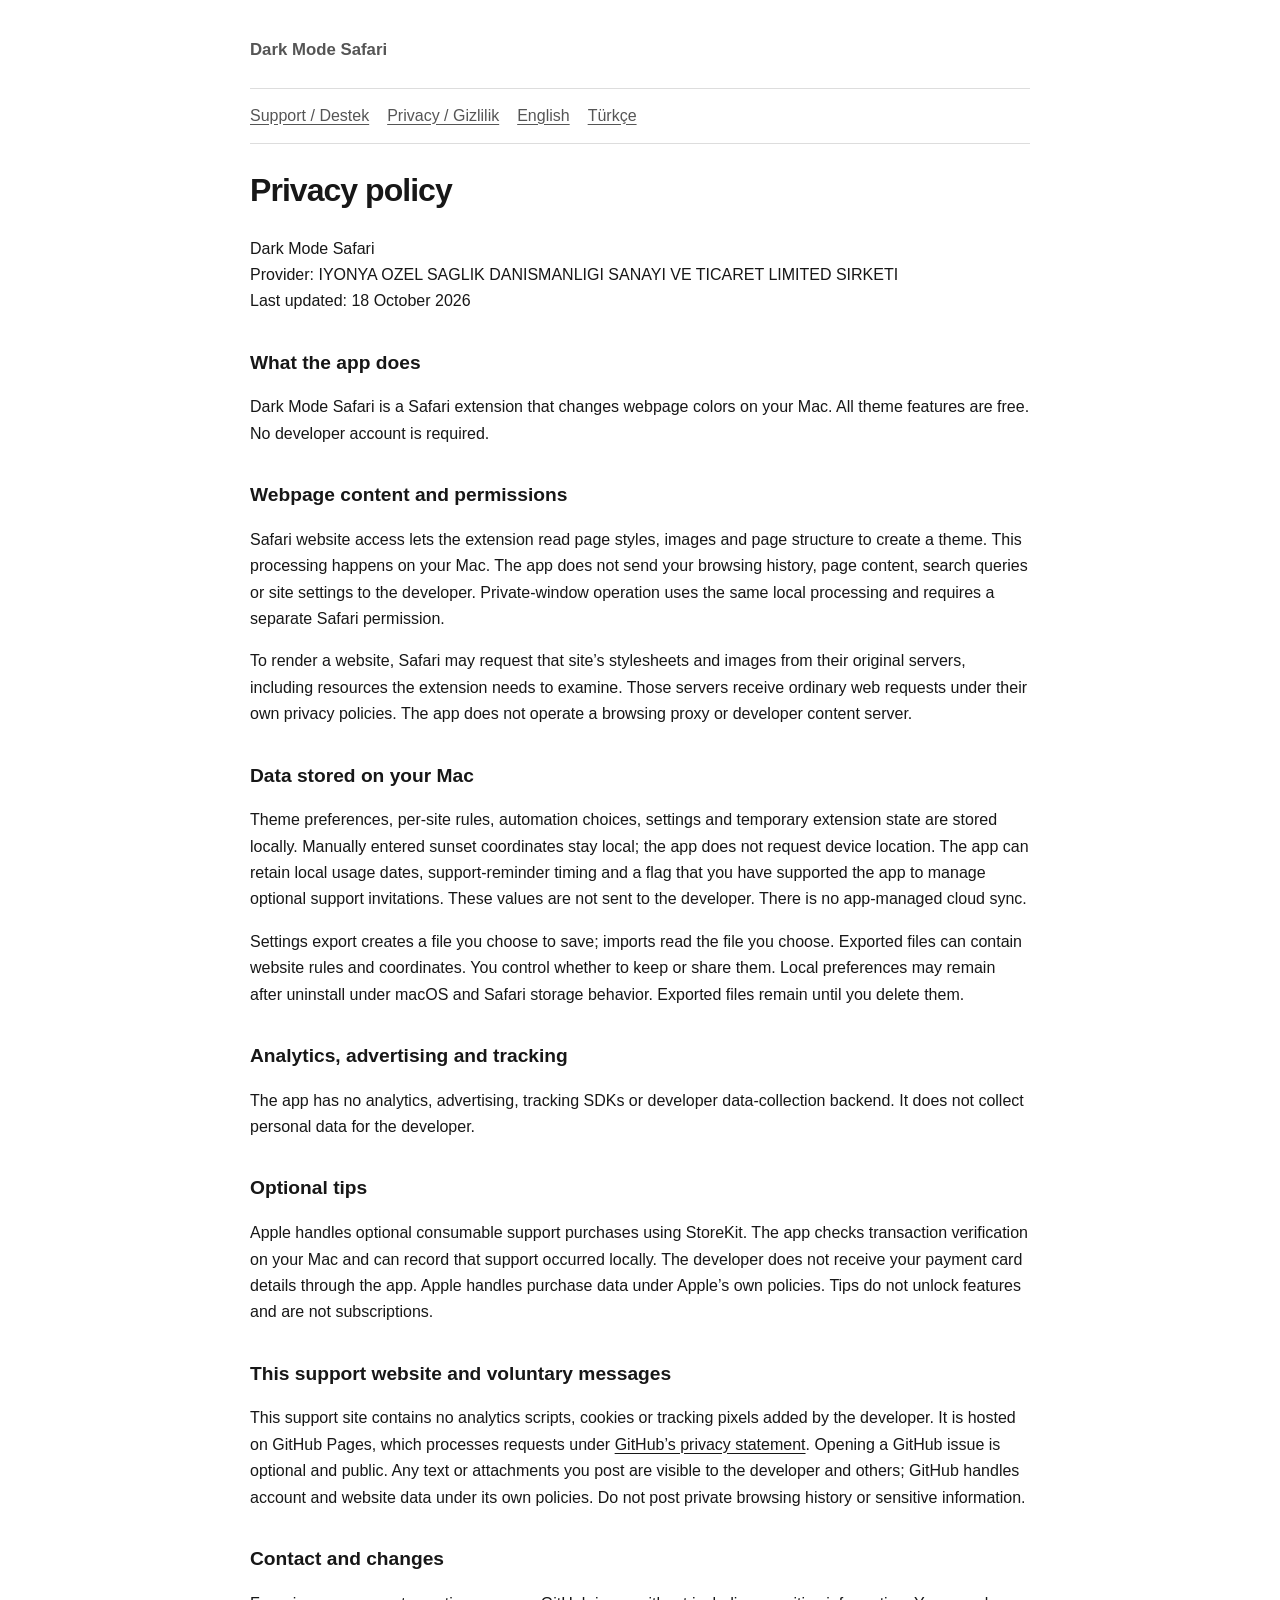
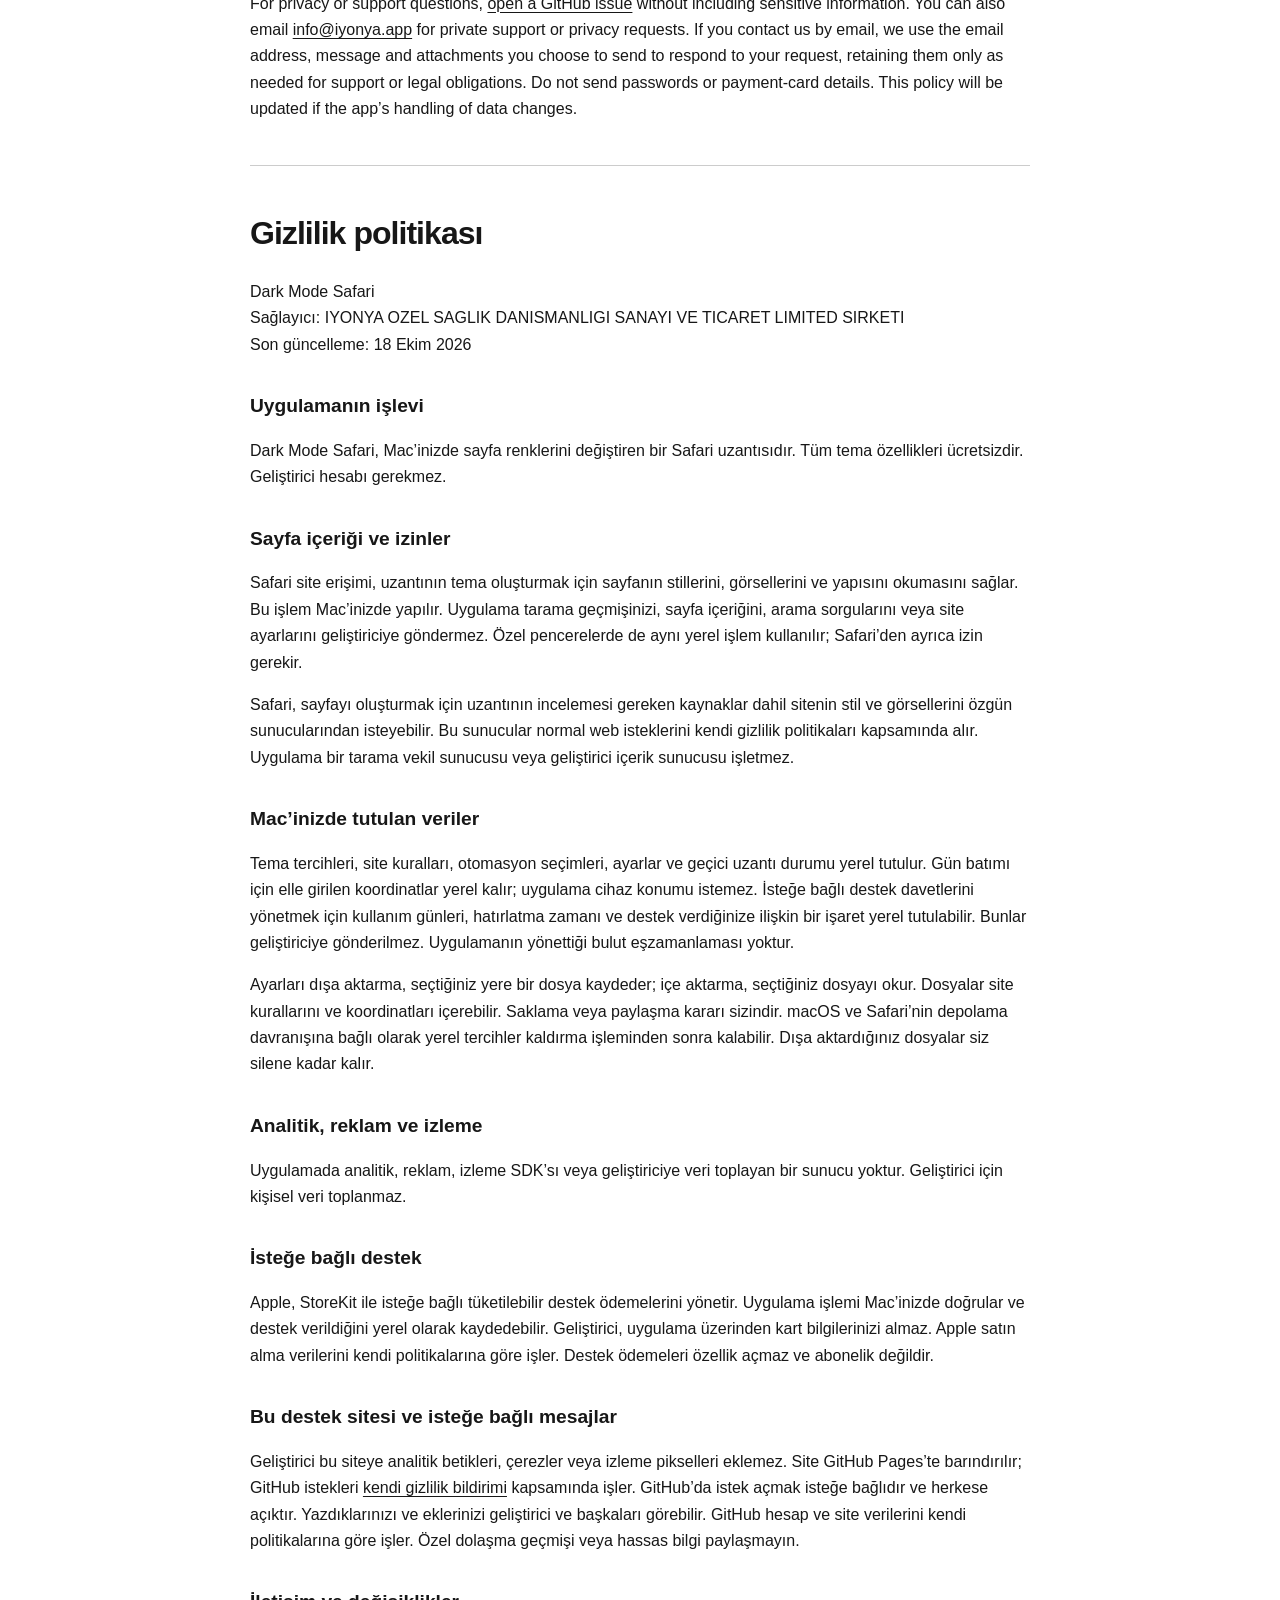
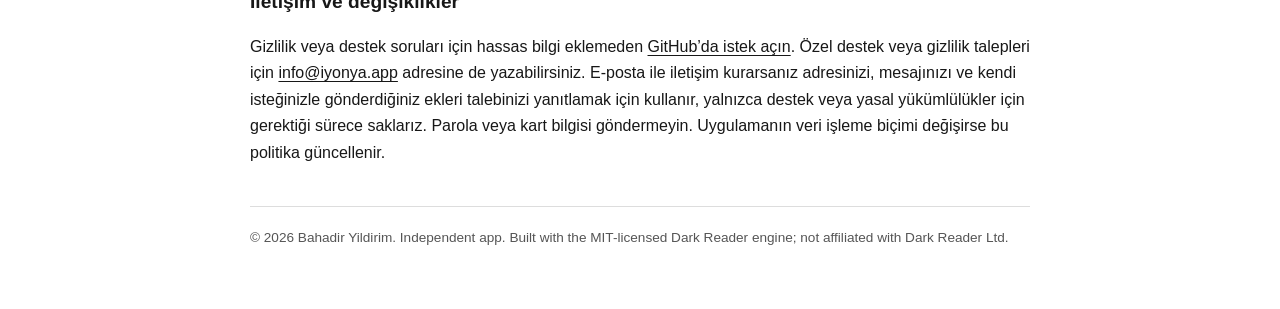
==== privacy.html @ 34f0722d "Add bilingual Dark Mode Safari support and privacy documents" ====
<!doctype html>
<html lang="en"><head><meta charset="utf-8"><meta name="viewport" content="width=device-width, initial-scale=1"><meta name="color-scheme" content="dark light"><meta name="referrer" content="no-referrer"><meta http-equiv="Content-Security-Policy" content="default-src 'none'; style-src 'self'; base-uri 'none'; form-action 'none'"><title>Privacy / Gizlilik · Dark Mode Safari</title><link rel="stylesheet" href="style.css"></head><body>
<header><a href="./">Dark Mode Safari</a></header><nav aria-label="Pages and languages"><a href="./">Support / Destek</a><a href="privacy.html">Privacy / Gizlilik</a><a href="#english" lang="en">English</a><a href="#turkce" lang="tr">Türkçe</a></nav>
<main><article id="english" lang="en"><h1>Privacy policy</h1><p>Dark Mode Safari<br>Provider: IYONYA OZEL SAGLIK DANISMANLIGI SANAYI VE TICARET LIMITED SIRKETI<br>Last updated: 18 October 2026</p><h2>What the app does</h2><p>Dark Mode Safari is a Safari extension that changes webpage colors on your Mac. All theme features are free. No developer account is required.</p><h2>Webpage content and permissions</h2><p>Safari website access lets the extension read page styles, images and page structure to create a theme. This processing happens on your Mac. The app does not send your browsing history, page content, search queries or site settings to the developer. Private-window operation uses the same local processing and requires a separate Safari permission.</p><p>To render a website, Safari may request that site’s stylesheets and images from their original servers, including resources the extension needs to examine. Those servers receive ordinary web requests under their own privacy policies. The app does not operate a browsing proxy or developer content server.</p><h2>Data stored on your Mac</h2><p>Theme preferences, per-site rules, automation choices, settings and temporary extension state are stored locally. Manually entered sunset coordinates stay local; the app does not request device location. The app can retain local usage dates, support-reminder timing and a flag that you have supported the app to manage optional support invitations. These values are not sent to the developer. There is no app-managed cloud sync.</p><p>Settings export creates a file you choose to save; imports read the file you choose. Exported files can contain website rules and coordinates. You control whether to keep or share them. Local preferences may remain after uninstall under macOS and Safari storage behavior. Exported files remain until you delete them.</p><h2>Analytics, advertising and tracking</h2><p>The app has no analytics, advertising, tracking SDKs or developer data-collection backend. It does not collect personal data for the developer.</p><h2>Optional tips</h2><p>Apple handles optional consumable support purchases using StoreKit. The app checks transaction verification on your Mac and can record that support occurred locally. The developer does not receive your payment card details through the app. Apple handles purchase data under Apple’s own policies. Tips do not unlock features and are not subscriptions.</p><h2>This support website and voluntary messages</h2><p>This support site contains no analytics scripts, cookies or tracking pixels added by the developer. It is hosted on GitHub Pages, which processes requests under <a href="https://docs.github.com/en/site-policy/privacy-policies/github-general-privacy-statement">GitHub’s privacy statement</a>. Opening a GitHub issue is optional and public. Any text or attachments you post are visible to the developer and others; GitHub handles account and website data under its own policies. Do not post private browsing history or sensitive information.</p><h2>Contact and changes</h2><p>For privacy or support questions, <a href="https://github.com/bahadiryl/dark-mode-safari-support/issues">open a GitHub issue</a> without including sensitive information. You can also email <a href="mailto:info@iyonya.app">info@iyonya.app</a> for private support or privacy requests. If you contact us by email, we use the email address, message and attachments you choose to send to respond to your request, retaining them only as needed for support or legal obligations. Do not send passwords or payment-card details. This policy will be updated if the app’s handling of data changes.</p></article><article id="turkce" lang="tr"><h1>Gizlilik politikası</h1><p>Dark Mode Safari<br>Sağlayıcı: IYONYA OZEL SAGLIK DANISMANLIGI SANAYI VE TICARET LIMITED SIRKETI<br>Son güncelleme: 18 Ekim 2026</p><h2>Uygulamanın işlevi</h2><p>Dark Mode Safari, Mac’inizde sayfa renklerini değiştiren bir Safari uzantısıdır. Tüm tema özellikleri ücretsizdir. Geliştirici hesabı gerekmez.</p><h2>Sayfa içeriği ve izinler</h2><p>Safari site erişimi, uzantının tema oluşturmak için sayfanın stillerini, görsellerini ve yapısını okumasını sağlar. Bu işlem Mac’inizde yapılır. Uygulama tarama geçmişinizi, sayfa içeriğini, arama sorgularını veya site ayarlarını geliştiriciye göndermez. Özel pencerelerde de aynı yerel işlem kullanılır; Safari’den ayrıca izin gerekir.</p><p>Safari, sayfayı oluşturmak için uzantının incelemesi gereken kaynaklar dahil sitenin stil ve görsellerini özgün sunucularından isteyebilir. Bu sunucular normal web isteklerini kendi gizlilik politikaları kapsamında alır. Uygulama bir tarama vekil sunucusu veya geliştirici içerik sunucusu işletmez.</p><h2>Mac’inizde tutulan veriler</h2><p>Tema tercihleri, site kuralları, otomasyon seçimleri, ayarlar ve geçici uzantı durumu yerel tutulur. Gün batımı için elle girilen koordinatlar yerel kalır; uygulama cihaz konumu istemez. İsteğe bağlı destek davetlerini yönetmek için kullanım günleri, hatırlatma zamanı ve destek verdiğinize ilişkin bir işaret yerel tutulabilir. Bunlar geliştiriciye gönderilmez. Uygulamanın yönettiği bulut eşzamanlaması yoktur.</p><p>Ayarları dışa aktarma, seçtiğiniz yere bir dosya kaydeder; içe aktarma, seçtiğiniz dosyayı okur. Dosyalar site kurallarını ve koordinatları içerebilir. Saklama veya paylaşma kararı sizindir. macOS ve Safari’nin depolama davranışına bağlı olarak yerel tercihler kaldırma işleminden sonra kalabilir. Dışa aktardığınız dosyalar siz silene kadar kalır.</p><h2>Analitik, reklam ve izleme</h2><p>Uygulamada analitik, reklam, izleme SDK’sı veya geliştiriciye veri toplayan bir sunucu yoktur. Geliştirici için kişisel veri toplanmaz.</p><h2>İsteğe bağlı destek</h2><p>Apple, StoreKit ile isteğe bağlı tüketilebilir destek ödemelerini yönetir. Uygulama işlemi Mac’inizde doğrular ve destek verildiğini yerel olarak kaydedebilir. Geliştirici, uygulama üzerinden kart bilgilerinizi almaz. Apple satın alma verilerini kendi politikalarına göre işler. Destek ödemeleri özellik açmaz ve abonelik değildir.</p><h2>Bu destek sitesi ve isteğe bağlı mesajlar</h2><p>Geliştirici bu siteye analitik betikleri, çerezler veya izleme pikselleri eklemez. Site GitHub Pages’te barındırılır; GitHub istekleri <a href="https://docs.github.com/en/site-policy/privacy-policies/github-general-privacy-statement">kendi gizlilik bildirimi</a> kapsamında işler. GitHub’da istek açmak isteğe bağlıdır ve herkese açıktır. Yazdıklarınızı ve eklerinizi geliştirici ve başkaları görebilir. GitHub hesap ve site verilerini kendi politikalarına göre işler. Özel dolaşma geçmişi veya hassas bilgi paylaşmayın.</p><h2>İletişim ve değişiklikler</h2><p>Gizlilik veya destek soruları için hassas bilgi eklemeden <a href="https://github.com/bahadiryl/dark-mode-safari-support/issues">GitHub’da istek açın</a>. Özel destek veya gizlilik talepleri için <a href="mailto:info@iyonya.app">info@iyonya.app</a> adresine de yazabilirsiniz. E-posta ile iletişim kurarsanız adresinizi, mesajınızı ve kendi isteğinizle gönderdiğiniz ekleri talebinizi yanıtlamak için kullanır, yalnızca destek veya yasal yükümlülükler için gerektiği sürece saklarız. Parola veya kart bilgisi göndermeyin. Uygulamanın veri işleme biçimi değişirse bu politika güncellenir.</p></article></main>
<footer>© 2026 Bahadir Yildirim. Independent app. Built with the MIT-licensed Dark Reader engine; not affiliated with Dark Reader Ltd.</footer></body></html>
---- style.css ----
html{color-scheme:dark light;font-family:-apple-system,BlinkMacSystemFont,"Segoe UI",sans-serif;line-height:1.65;background:#101010;color:#eee}body{max-width:780px;margin:0 auto;padding:36px 24px 60px}header,nav,footer{color:#b9b9b9}header a{font-size:1.05rem;font-weight:650;color:inherit;text-decoration:none}nav{display:flex;flex-wrap:wrap;gap:18px;border-block:1px solid #363636;padding:14px 0;margin:24px 0}a{color:inherit;text-underline-offset:3px}h1{font-size:2rem;line-height:1.2;letter-spacing:-.03em}h2{font-size:1.2rem;margin-top:2rem}article+article{border-top:1px solid #444;margin-top:42px;padding-top:22px}li+li{margin-top:10px}.intro{font-size:1.1rem;color:#c9c9c9}.note{padding:16px 20px;background:#1b1b1b;border:1px solid #363636;border-radius:12px}footer{font-size:.85rem;border-top:1px solid #363636;padding-top:20px;margin-top:40px}@media(prefers-color-scheme:light){html{background:#fff;color:#171717}header,nav,footer,.intro{color:#555}.note{background:#f5f5f5;border-color:#ddd}nav,footer{border-color:#ddd}article+article{border-color:#ccc}}
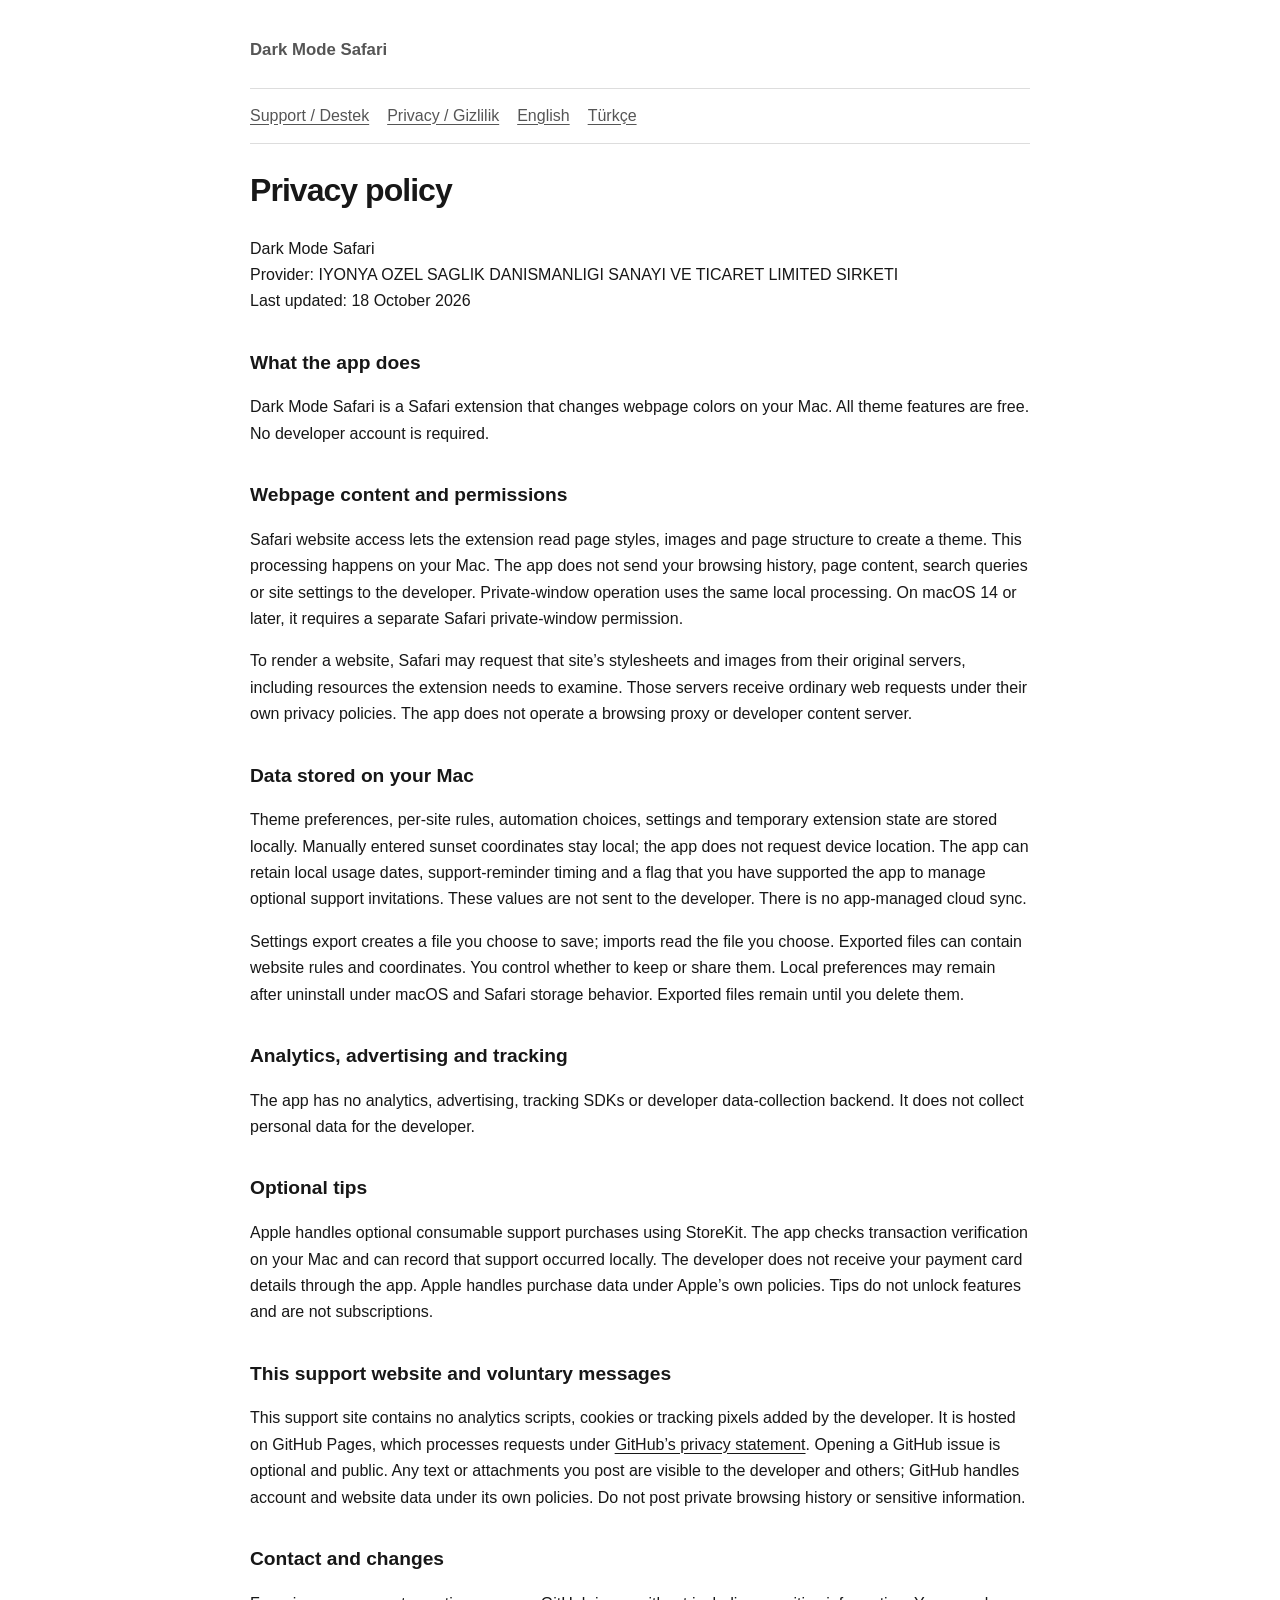
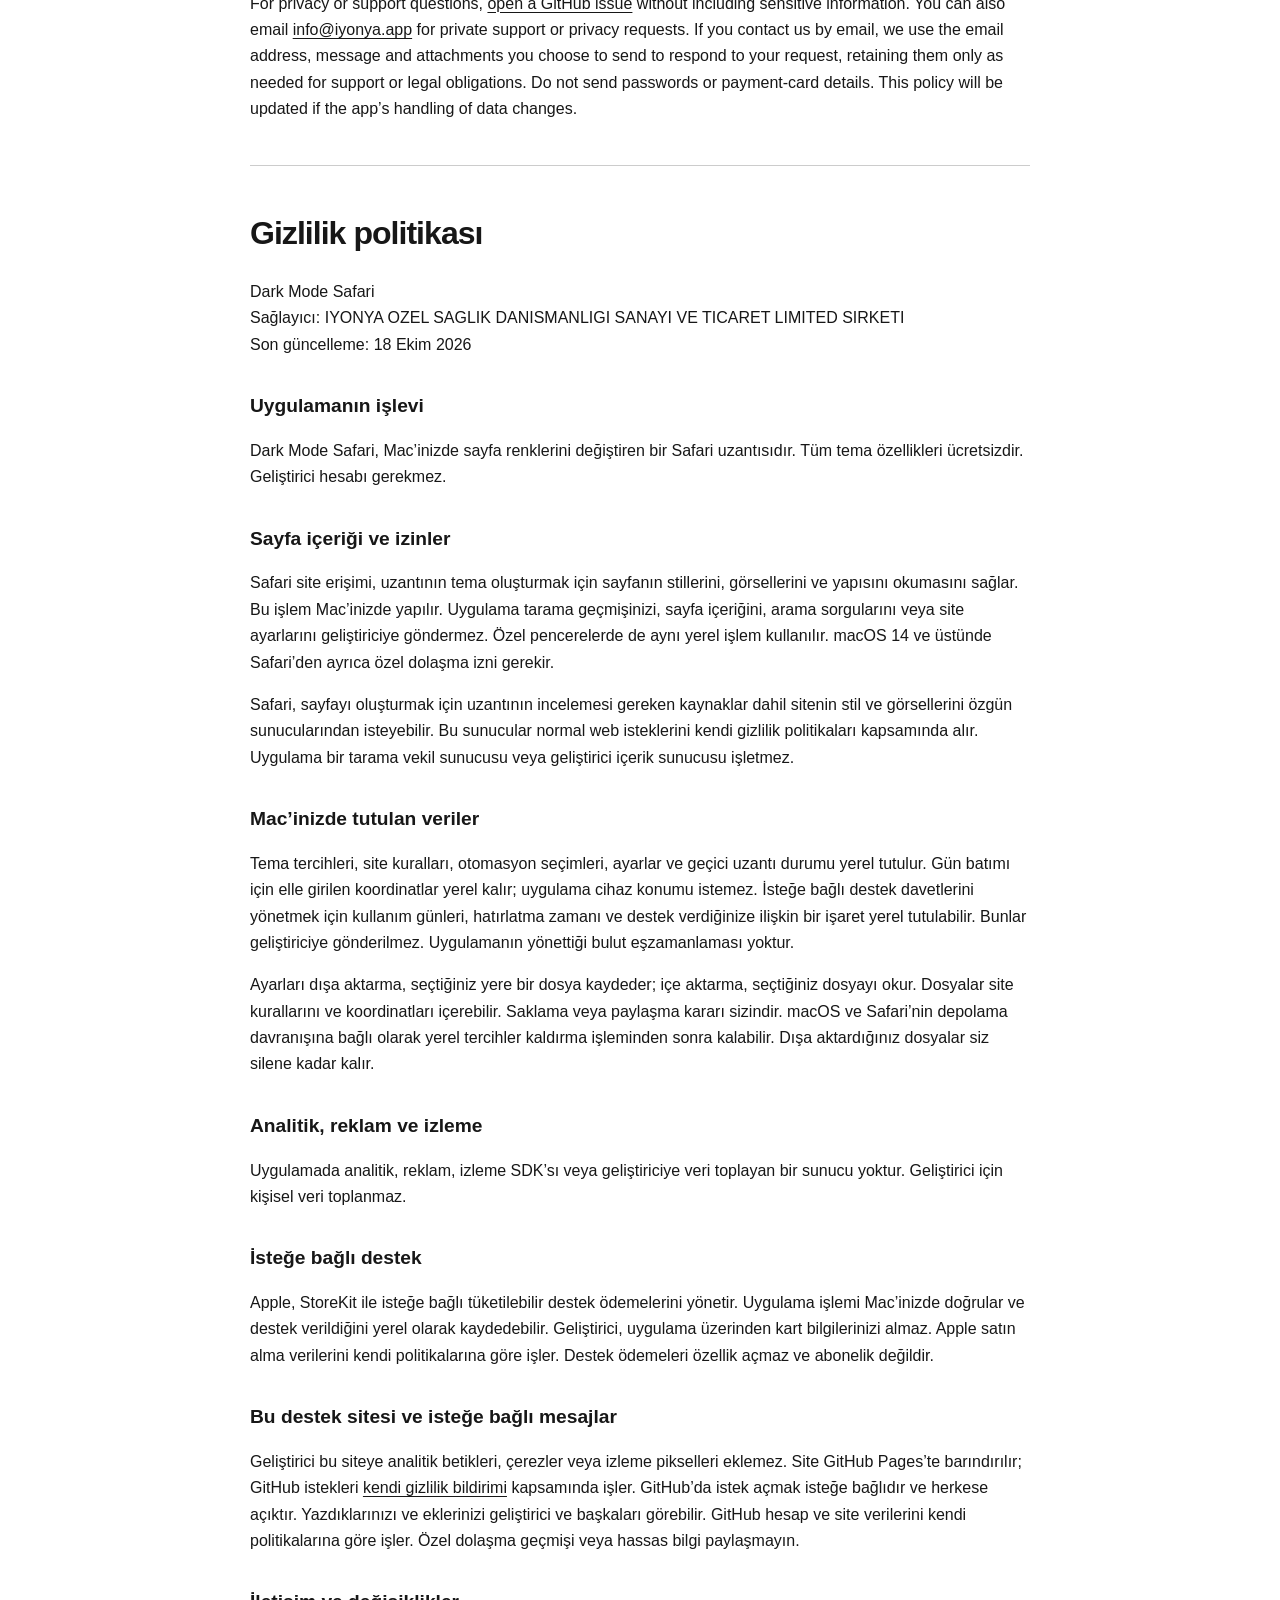
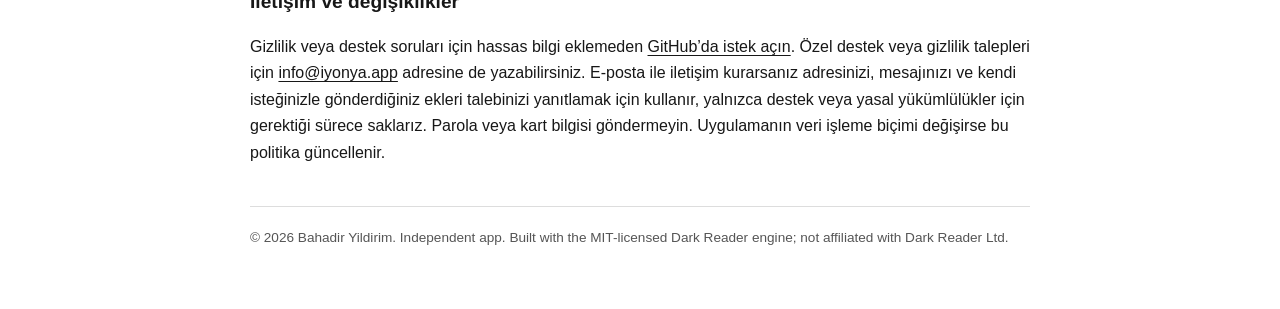
==== commit 65d37134: "Clarify private browsing setup on supported macOS versions" ====
--- a/privacy.html
+++ b/privacy.html
@@ -1,5 +1,5 @@
 <!doctype html>
 <html lang="en"><head><meta charset="utf-8"><meta name="viewport" content="width=device-width, initial-scale=1"><meta name="color-scheme" content="dark light"><meta name="referrer" content="no-referrer"><meta http-equiv="Content-Security-Policy" content="default-src 'none'; style-src 'self'; base-uri 'none'; form-action 'none'"><title>Privacy / Gizlilik · Dark Mode Safari</title><link rel="stylesheet" href="style.css"></head><body>
 <header><a href="./">Dark Mode Safari</a></header><nav aria-label="Pages and languages"><a href="./">Support / Destek</a><a href="privacy.html">Privacy / Gizlilik</a><a href="#english" lang="en">English</a><a href="#turkce" lang="tr">Türkçe</a></nav>
-<main><article id="english" lang="en"><h1>Privacy policy</h1><p>Dark Mode Safari<br>Provider: IYONYA OZEL SAGLIK DANISMANLIGI SANAYI VE TICARET LIMITED SIRKETI<br>Last updated: 18 October 2026</p><h2>What the app does</h2><p>Dark Mode Safari is a Safari extension that changes webpage colors on your Mac. All theme features are free. No developer account is required.</p><h2>Webpage content and permissions</h2><p>Safari website access lets the extension read page styles, images and page structure to create a theme. This processing happens on your Mac. The app does not send your browsing history, page content, search queries or site settings to the developer. Private-window operation uses the same local processing and requires a separate Safari permission.</p><p>To render a website, Safari may request that site’s stylesheets and images from their original servers, including resources the extension needs to examine. Those servers receive ordinary web requests under their own privacy policies. The app does not operate a browsing proxy or developer content server.</p><h2>Data stored on your Mac</h2><p>Theme preferences, per-site rules, automation choices, settings and temporary extension state are stored locally. Manually entered sunset coordinates stay local; the app does not request device location. The app can retain local usage dates, support-reminder timing and a flag that you have supported the app to manage optional support invitations. These values are not sent to the developer. There is no app-managed cloud sync.</p><p>Settings export creates a file you choose to save; imports read the file you choose. Exported files can contain website rules and coordinates. You control whether to keep or share them. Local preferences may remain after uninstall under macOS and Safari storage behavior. Exported files remain until you delete them.</p><h2>Analytics, advertising and tracking</h2><p>The app has no analytics, advertising, tracking SDKs or developer data-collection backend. It does not collect personal data for the developer.</p><h2>Optional tips</h2><p>Apple handles optional consumable support purchases using StoreKit. The app checks transaction verification on your Mac and can record that support occurred locally. The developer does not receive your payment card details through the app. Apple handles purchase data under Apple’s own policies. Tips do not unlock features and are not subscriptions.</p><h2>This support website and voluntary messages</h2><p>This support site contains no analytics scripts, cookies or tracking pixels added by the developer. It is hosted on GitHub Pages, which processes requests under <a href="https://docs.github.com/en/site-policy/privacy-policies/github-general-privacy-statement">GitHub’s privacy statement</a>. Opening a GitHub issue is optional and public. Any text or attachments you post are visible to the developer and others; GitHub handles account and website data under its own policies. Do not post private browsing history or sensitive information.</p><h2>Contact and changes</h2><p>For privacy or support questions, <a href="https://github.com/bahadiryl/dark-mode-safari-support/issues">open a GitHub issue</a> without including sensitive information. You can also email <a href="mailto:info@iyonya.app">info@iyonya.app</a> for private support or privacy requests. If you contact us by email, we use the email address, message and attachments you choose to send to respond to your request, retaining them only as needed for support or legal obligations. Do not send passwords or payment-card details. This policy will be updated if the app’s handling of data changes.</p></article><article id="turkce" lang="tr"><h1>Gizlilik politikası</h1><p>Dark Mode Safari<br>Sağlayıcı: IYONYA OZEL SAGLIK DANISMANLIGI SANAYI VE TICARET LIMITED SIRKETI<br>Son güncelleme: 18 Ekim 2026</p><h2>Uygulamanın işlevi</h2><p>Dark Mode Safari, Mac’inizde sayfa renklerini değiştiren bir Safari uzantısıdır. Tüm tema özellikleri ücretsizdir. Geliştirici hesabı gerekmez.</p><h2>Sayfa içeriği ve izinler</h2><p>Safari site erişimi, uzantının tema oluşturmak için sayfanın stillerini, görsellerini ve yapısını okumasını sağlar. Bu işlem Mac’inizde yapılır. Uygulama tarama geçmişinizi, sayfa içeriğini, arama sorgularını veya site ayarlarını geliştiriciye göndermez. Özel pencerelerde de aynı yerel işlem kullanılır; Safari’den ayrıca izin gerekir.</p><p>Safari, sayfayı oluşturmak için uzantının incelemesi gereken kaynaklar dahil sitenin stil ve görsellerini özgün sunucularından isteyebilir. Bu sunucular normal web isteklerini kendi gizlilik politikaları kapsamında alır. Uygulama bir tarama vekil sunucusu veya geliştirici içerik sunucusu işletmez.</p><h2>Mac’inizde tutulan veriler</h2><p>Tema tercihleri, site kuralları, otomasyon seçimleri, ayarlar ve geçici uzantı durumu yerel tutulur. Gün batımı için elle girilen koordinatlar yerel kalır; uygulama cihaz konumu istemez. İsteğe bağlı destek davetlerini yönetmek için kullanım günleri, hatırlatma zamanı ve destek verdiğinize ilişkin bir işaret yerel tutulabilir. Bunlar geliştiriciye gönderilmez. Uygulamanın yönettiği bulut eşzamanlaması yoktur.</p><p>Ayarları dışa aktarma, seçtiğiniz yere bir dosya kaydeder; içe aktarma, seçtiğiniz dosyayı okur. Dosyalar site kurallarını ve koordinatları içerebilir. Saklama veya paylaşma kararı sizindir. macOS ve Safari’nin depolama davranışına bağlı olarak yerel tercihler kaldırma işleminden sonra kalabilir. Dışa aktardığınız dosyalar siz silene kadar kalır.</p><h2>Analitik, reklam ve izleme</h2><p>Uygulamada analitik, reklam, izleme SDK’sı veya geliştiriciye veri toplayan bir sunucu yoktur. Geliştirici için kişisel veri toplanmaz.</p><h2>İsteğe bağlı destek</h2><p>Apple, StoreKit ile isteğe bağlı tüketilebilir destek ödemelerini yönetir. Uygulama işlemi Mac’inizde doğrular ve destek verildiğini yerel olarak kaydedebilir. Geliştirici, uygulama üzerinden kart bilgilerinizi almaz. Apple satın alma verilerini kendi politikalarına göre işler. Destek ödemeleri özellik açmaz ve abonelik değildir.</p><h2>Bu destek sitesi ve isteğe bağlı mesajlar</h2><p>Geliştirici bu siteye analitik betikleri, çerezler veya izleme pikselleri eklemez. Site GitHub Pages’te barındırılır; GitHub istekleri <a href="https://docs.github.com/en/site-policy/privacy-policies/github-general-privacy-statement">kendi gizlilik bildirimi</a> kapsamında işler. GitHub’da istek açmak isteğe bağlıdır ve herkese açıktır. Yazdıklarınızı ve eklerinizi geliştirici ve başkaları görebilir. GitHub hesap ve site verilerini kendi politikalarına göre işler. Özel dolaşma geçmişi veya hassas bilgi paylaşmayın.</p><h2>İletişim ve değişiklikler</h2><p>Gizlilik veya destek soruları için hassas bilgi eklemeden <a href="https://github.com/bahadiryl/dark-mode-safari-support/issues">GitHub’da istek açın</a>. Özel destek veya gizlilik talepleri için <a href="mailto:info@iyonya.app">info@iyonya.app</a> adresine de yazabilirsiniz. E-posta ile iletişim kurarsanız adresinizi, mesajınızı ve kendi isteğinizle gönderdiğiniz ekleri talebinizi yanıtlamak için kullanır, yalnızca destek veya yasal yükümlülükler için gerektiği sürece saklarız. Parola veya kart bilgisi göndermeyin. Uygulamanın veri işleme biçimi değişirse bu politika güncellenir.</p></article></main>
+<main><article id="english" lang="en"><h1>Privacy policy</h1><p>Dark Mode Safari<br>Provider: IYONYA OZEL SAGLIK DANISMANLIGI SANAYI VE TICARET LIMITED SIRKETI<br>Last updated: 18 October 2026</p><h2>What the app does</h2><p>Dark Mode Safari is a Safari extension that changes webpage colors on your Mac. All theme features are free. No developer account is required.</p><h2>Webpage content and permissions</h2><p>Safari website access lets the extension read page styles, images and page structure to create a theme. This processing happens on your Mac. The app does not send your browsing history, page content, search queries or site settings to the developer. Private-window operation uses the same local processing. On macOS 14 or later, it requires a separate Safari private-window permission.</p><p>To render a website, Safari may request that site’s stylesheets and images from their original servers, including resources the extension needs to examine. Those servers receive ordinary web requests under their own privacy policies. The app does not operate a browsing proxy or developer content server.</p><h2>Data stored on your Mac</h2><p>Theme preferences, per-site rules, automation choices, settings and temporary extension state are stored locally. Manually entered sunset coordinates stay local; the app does not request device location. The app can retain local usage dates, support-reminder timing and a flag that you have supported the app to manage optional support invitations. These values are not sent to the developer. There is no app-managed cloud sync.</p><p>Settings export creates a file you choose to save; imports read the file you choose. Exported files can contain website rules and coordinates. You control whether to keep or share them. Local preferences may remain after uninstall under macOS and Safari storage behavior. Exported files remain until you delete them.</p><h2>Analytics, advertising and tracking</h2><p>The app has no analytics, advertising, tracking SDKs or developer data-collection backend. It does not collect personal data for the developer.</p><h2>Optional tips</h2><p>Apple handles optional consumable support purchases using StoreKit. The app checks transaction verification on your Mac and can record that support occurred locally. The developer does not receive your payment card details through the app. Apple handles purchase data under Apple’s own policies. Tips do not unlock features and are not subscriptions.</p><h2>This support website and voluntary messages</h2><p>This support site contains no analytics scripts, cookies or tracking pixels added by the developer. It is hosted on GitHub Pages, which processes requests under <a href="https://docs.github.com/en/site-policy/privacy-policies/github-general-privacy-statement">GitHub’s privacy statement</a>. Opening a GitHub issue is optional and public. Any text or attachments you post are visible to the developer and others; GitHub handles account and website data under its own policies. Do not post private browsing history or sensitive information.</p><h2>Contact and changes</h2><p>For privacy or support questions, <a href="https://github.com/bahadiryl/dark-mode-safari-support/issues">open a GitHub issue</a> without including sensitive information. You can also email <a href="mailto:info@iyonya.app">info@iyonya.app</a> for private support or privacy requests. If you contact us by email, we use the email address, message and attachments you choose to send to respond to your request, retaining them only as needed for support or legal obligations. Do not send passwords or payment-card details. This policy will be updated if the app’s handling of data changes.</p></article><article id="turkce" lang="tr"><h1>Gizlilik politikası</h1><p>Dark Mode Safari<br>Sağlayıcı: IYONYA OZEL SAGLIK DANISMANLIGI SANAYI VE TICARET LIMITED SIRKETI<br>Son güncelleme: 18 Ekim 2026</p><h2>Uygulamanın işlevi</h2><p>Dark Mode Safari, Mac’inizde sayfa renklerini değiştiren bir Safari uzantısıdır. Tüm tema özellikleri ücretsizdir. Geliştirici hesabı gerekmez.</p><h2>Sayfa içeriği ve izinler</h2><p>Safari site erişimi, uzantının tema oluşturmak için sayfanın stillerini, görsellerini ve yapısını okumasını sağlar. Bu işlem Mac’inizde yapılır. Uygulama tarama geçmişinizi, sayfa içeriğini, arama sorgularını veya site ayarlarını geliştiriciye göndermez. Özel pencerelerde de aynı yerel işlem kullanılır. macOS 14 ve üstünde Safari’den ayrıca özel dolaşma izni gerekir.</p><p>Safari, sayfayı oluşturmak için uzantının incelemesi gereken kaynaklar dahil sitenin stil ve görsellerini özgün sunucularından isteyebilir. Bu sunucular normal web isteklerini kendi gizlilik politikaları kapsamında alır. Uygulama bir tarama vekil sunucusu veya geliştirici içerik sunucusu işletmez.</p><h2>Mac’inizde tutulan veriler</h2><p>Tema tercihleri, site kuralları, otomasyon seçimleri, ayarlar ve geçici uzantı durumu yerel tutulur. Gün batımı için elle girilen koordinatlar yerel kalır; uygulama cihaz konumu istemez. İsteğe bağlı destek davetlerini yönetmek için kullanım günleri, hatırlatma zamanı ve destek verdiğinize ilişkin bir işaret yerel tutulabilir. Bunlar geliştiriciye gönderilmez. Uygulamanın yönettiği bulut eşzamanlaması yoktur.</p><p>Ayarları dışa aktarma, seçtiğiniz yere bir dosya kaydeder; içe aktarma, seçtiğiniz dosyayı okur. Dosyalar site kurallarını ve koordinatları içerebilir. Saklama veya paylaşma kararı sizindir. macOS ve Safari’nin depolama davranışına bağlı olarak yerel tercihler kaldırma işleminden sonra kalabilir. Dışa aktardığınız dosyalar siz silene kadar kalır.</p><h2>Analitik, reklam ve izleme</h2><p>Uygulamada analitik, reklam, izleme SDK’sı veya geliştiriciye veri toplayan bir sunucu yoktur. Geliştirici için kişisel veri toplanmaz.</p><h2>İsteğe bağlı destek</h2><p>Apple, StoreKit ile isteğe bağlı tüketilebilir destek ödemelerini yönetir. Uygulama işlemi Mac’inizde doğrular ve destek verildiğini yerel olarak kaydedebilir. Geliştirici, uygulama üzerinden kart bilgilerinizi almaz. Apple satın alma verilerini kendi politikalarına göre işler. Destek ödemeleri özellik açmaz ve abonelik değildir.</p><h2>Bu destek sitesi ve isteğe bağlı mesajlar</h2><p>Geliştirici bu siteye analitik betikleri, çerezler veya izleme pikselleri eklemez. Site GitHub Pages’te barındırılır; GitHub istekleri <a href="https://docs.github.com/en/site-policy/privacy-policies/github-general-privacy-statement">kendi gizlilik bildirimi</a> kapsamında işler. GitHub’da istek açmak isteğe bağlıdır ve herkese açıktır. Yazdıklarınızı ve eklerinizi geliştirici ve başkaları görebilir. GitHub hesap ve site verilerini kendi politikalarına göre işler. Özel dolaşma geçmişi veya hassas bilgi paylaşmayın.</p><h2>İletişim ve değişiklikler</h2><p>Gizlilik veya destek soruları için hassas bilgi eklemeden <a href="https://github.com/bahadiryl/dark-mode-safari-support/issues">GitHub’da istek açın</a>. Özel destek veya gizlilik talepleri için <a href="mailto:info@iyonya.app">info@iyonya.app</a> adresine de yazabilirsiniz. E-posta ile iletişim kurarsanız adresinizi, mesajınızı ve kendi isteğinizle gönderdiğiniz ekleri talebinizi yanıtlamak için kullanır, yalnızca destek veya yasal yükümlülükler için gerektiği sürece saklarız. Parola veya kart bilgisi göndermeyin. Uygulamanın veri işleme biçimi değişirse bu politika güncellenir.</p></article></main>
 <footer>© 2026 Bahadir Yildirim. Independent app. Built with the MIT-licensed Dark Reader engine; not affiliated with Dark Reader Ltd.</footer></body></html>
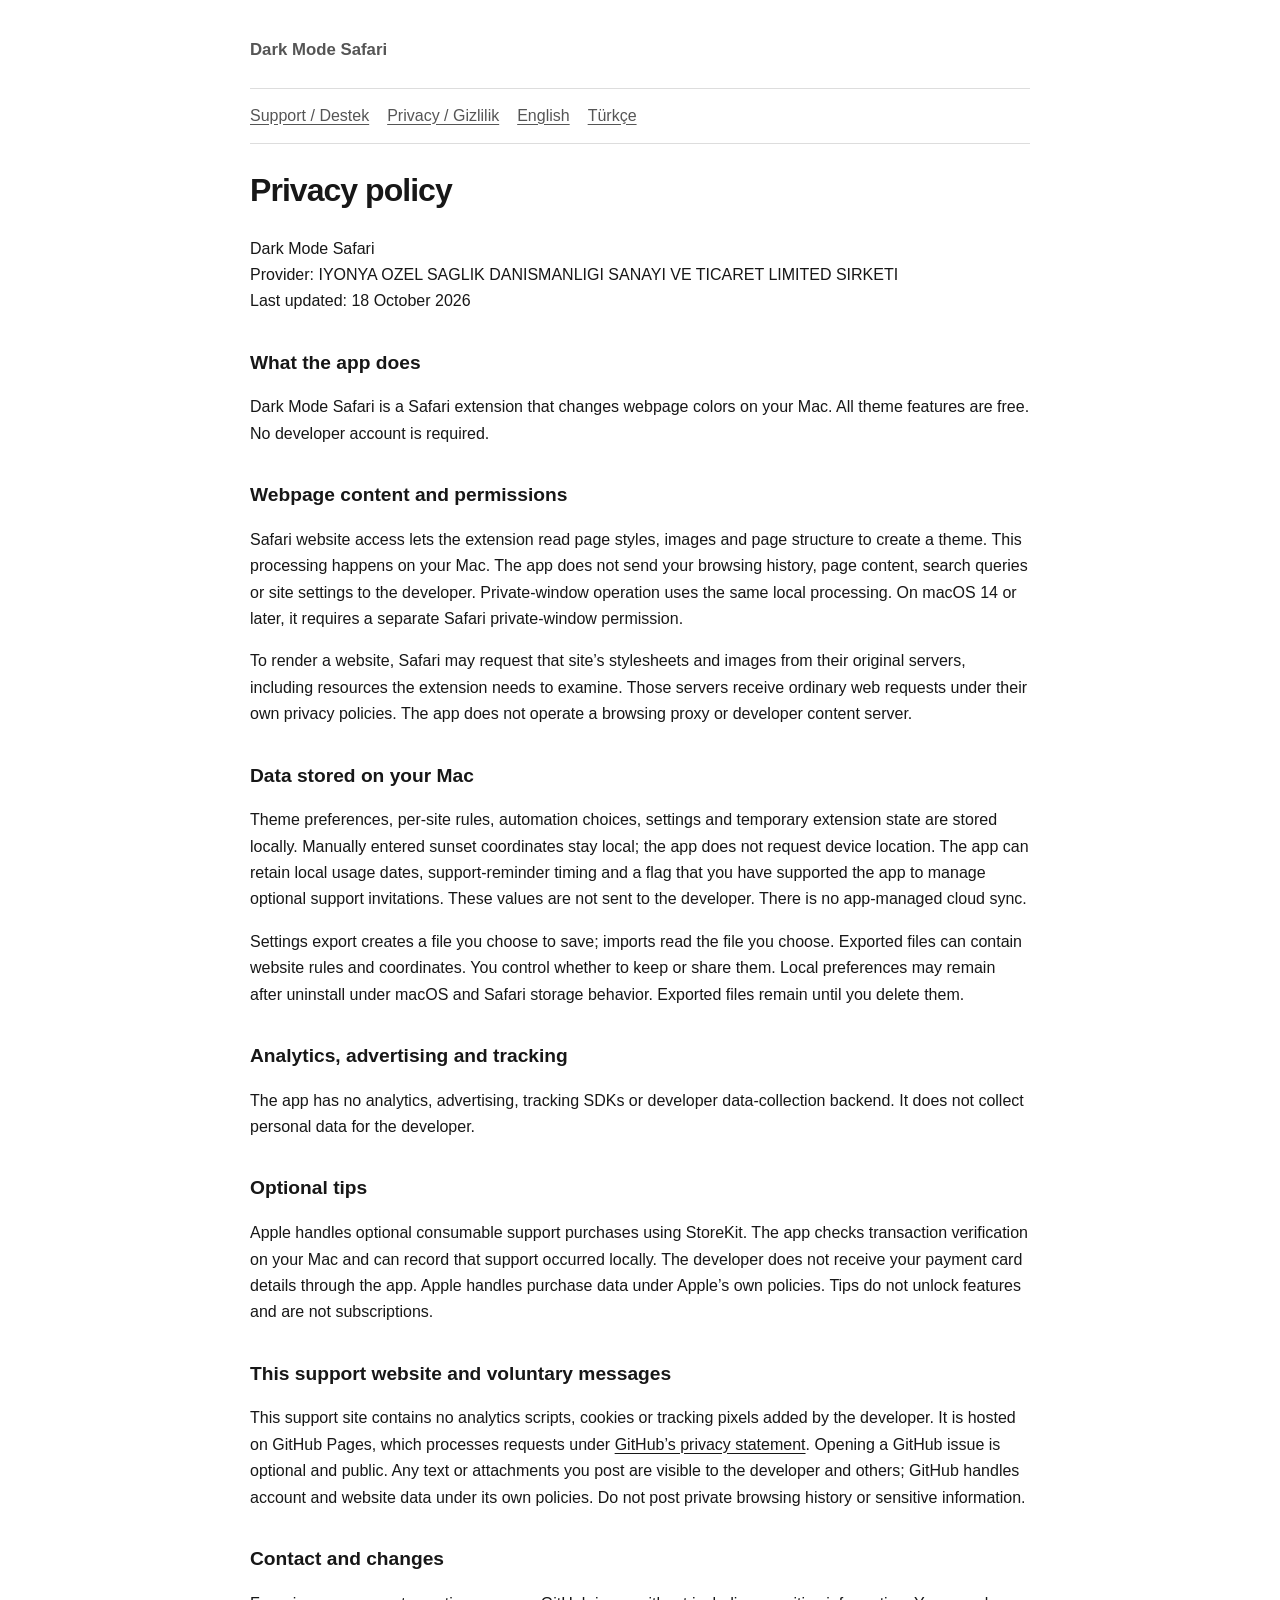
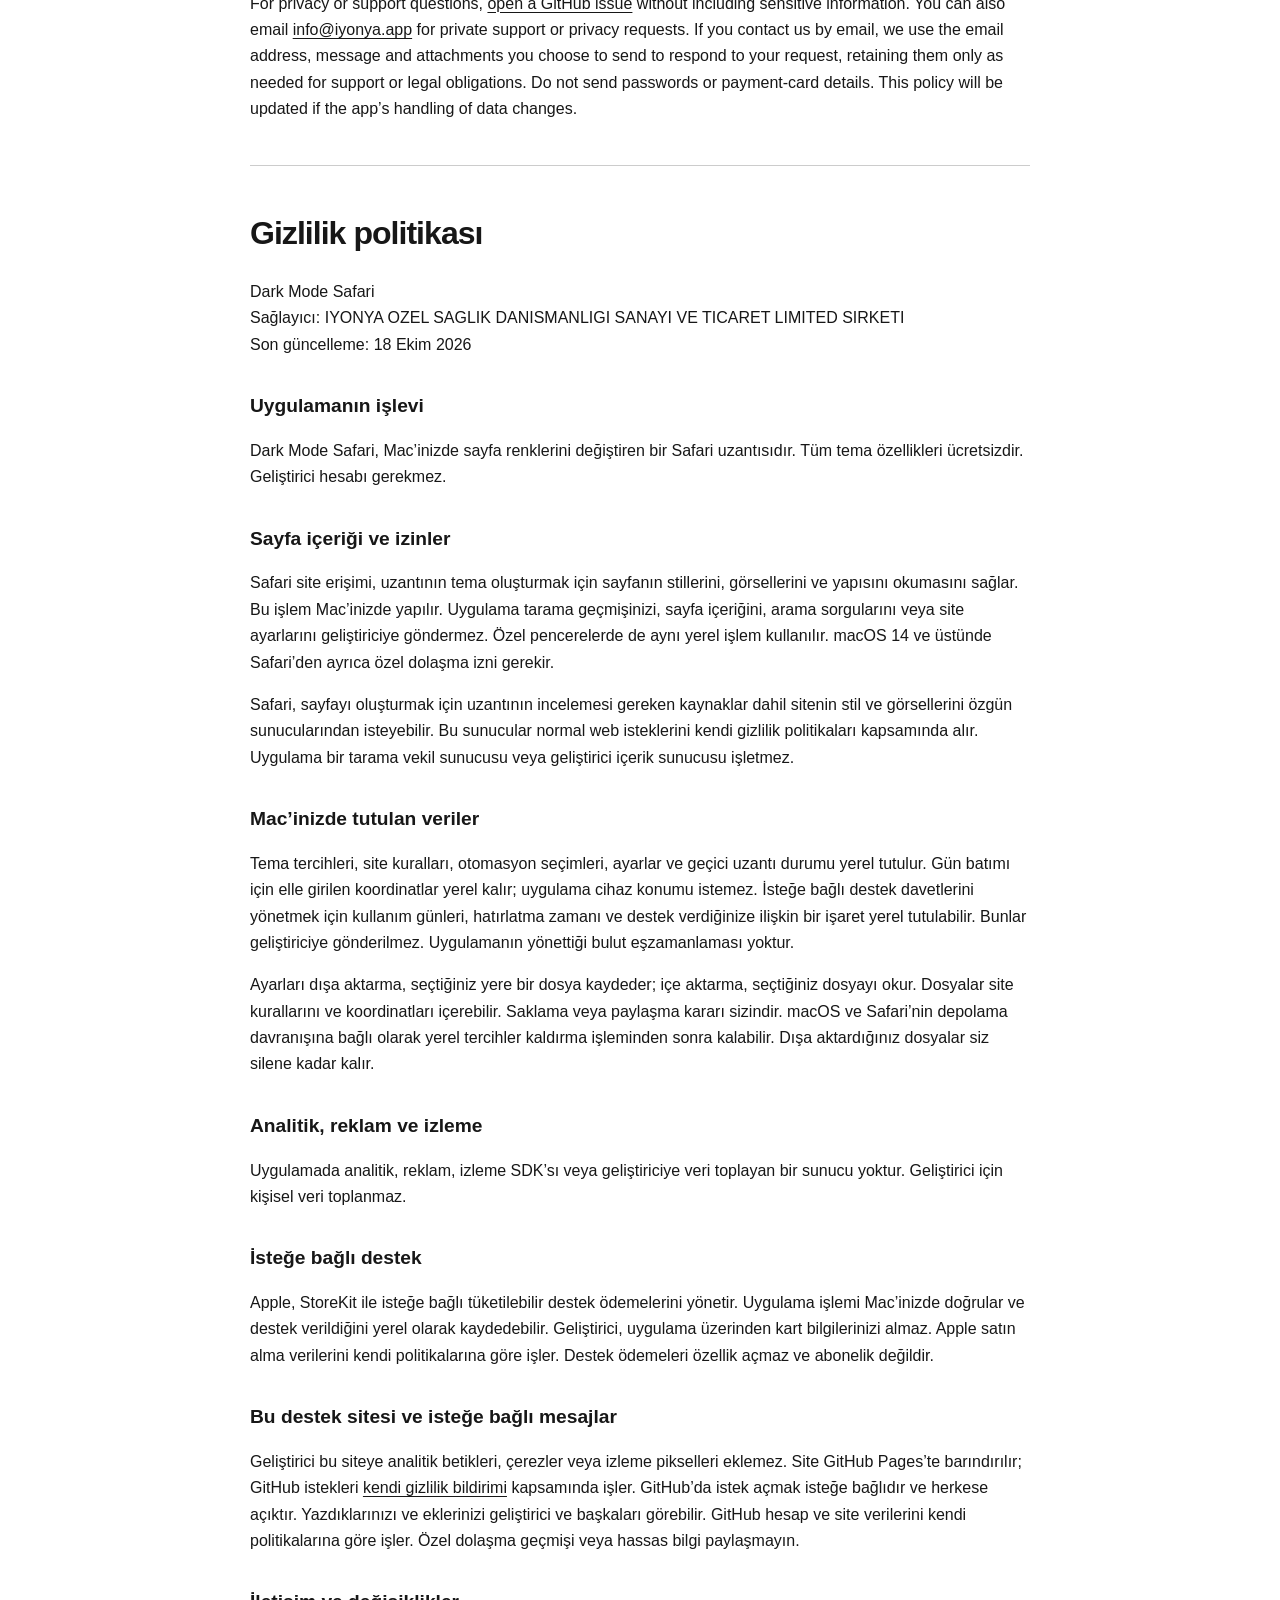
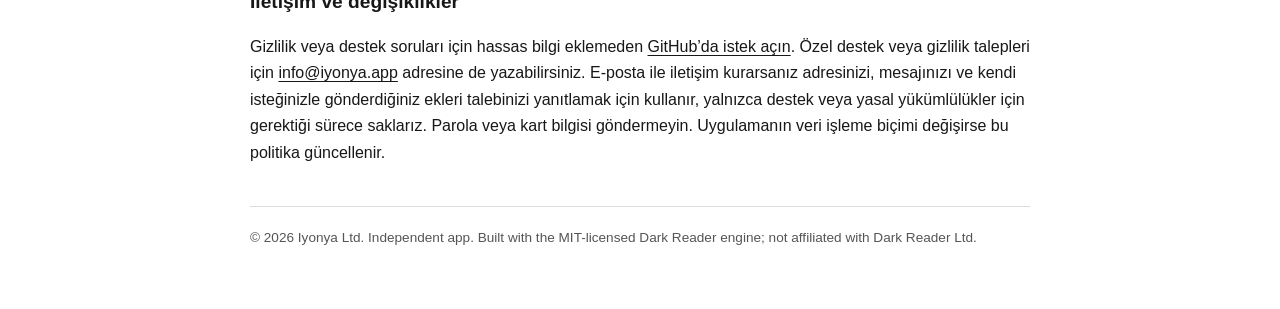
==== commit 7bd9d38b: "Use company attribution on public support pages" ====
--- a/privacy.html
+++ b/privacy.html
@@ -2,4 +2,4 @@
 <html lang="en"><head><meta charset="utf-8"><meta name="viewport" content="width=device-width, initial-scale=1"><meta name="color-scheme" content="dark light"><meta name="referrer" content="no-referrer"><meta http-equiv="Content-Security-Policy" content="default-src 'none'; style-src 'self'; base-uri 'none'; form-action 'none'"><title>Privacy / Gizlilik · Dark Mode Safari</title><link rel="stylesheet" href="style.css"></head><body>
 <header><a href="./">Dark Mode Safari</a></header><nav aria-label="Pages and languages"><a href="./">Support / Destek</a><a href="privacy.html">Privacy / Gizlilik</a><a href="#english" lang="en">English</a><a href="#turkce" lang="tr">Türkçe</a></nav>
 <main><article id="english" lang="en"><h1>Privacy policy</h1><p>Dark Mode Safari<br>Provider: IYONYA OZEL SAGLIK DANISMANLIGI SANAYI VE TICARET LIMITED SIRKETI<br>Last updated: 18 October 2026</p><h2>What the app does</h2><p>Dark Mode Safari is a Safari extension that changes webpage colors on your Mac. All theme features are free. No developer account is required.</p><h2>Webpage content and permissions</h2><p>Safari website access lets the extension read page styles, images and page structure to create a theme. This processing happens on your Mac. The app does not send your browsing history, page content, search queries or site settings to the developer. Private-window operation uses the same local processing. On macOS 14 or later, it requires a separate Safari private-window permission.</p><p>To render a website, Safari may request that site’s stylesheets and images from their original servers, including resources the extension needs to examine. Those servers receive ordinary web requests under their own privacy policies. The app does not operate a browsing proxy or developer content server.</p><h2>Data stored on your Mac</h2><p>Theme preferences, per-site rules, automation choices, settings and temporary extension state are stored locally. Manually entered sunset coordinates stay local; the app does not request device location. The app can retain local usage dates, support-reminder timing and a flag that you have supported the app to manage optional support invitations. These values are not sent to the developer. There is no app-managed cloud sync.</p><p>Settings export creates a file you choose to save; imports read the file you choose. Exported files can contain website rules and coordinates. You control whether to keep or share them. Local preferences may remain after uninstall under macOS and Safari storage behavior. Exported files remain until you delete them.</p><h2>Analytics, advertising and tracking</h2><p>The app has no analytics, advertising, tracking SDKs or developer data-collection backend. It does not collect personal data for the developer.</p><h2>Optional tips</h2><p>Apple handles optional consumable support purchases using StoreKit. The app checks transaction verification on your Mac and can record that support occurred locally. The developer does not receive your payment card details through the app. Apple handles purchase data under Apple’s own policies. Tips do not unlock features and are not subscriptions.</p><h2>This support website and voluntary messages</h2><p>This support site contains no analytics scripts, cookies or tracking pixels added by the developer. It is hosted on GitHub Pages, which processes requests under <a href="https://docs.github.com/en/site-policy/privacy-policies/github-general-privacy-statement">GitHub’s privacy statement</a>. Opening a GitHub issue is optional and public. Any text or attachments you post are visible to the developer and others; GitHub handles account and website data under its own policies. Do not post private browsing history or sensitive information.</p><h2>Contact and changes</h2><p>For privacy or support questions, <a href="https://github.com/bahadiryl/dark-mode-safari-support/issues">open a GitHub issue</a> without including sensitive information. You can also email <a href="mailto:info@iyonya.app">info@iyonya.app</a> for private support or privacy requests. If you contact us by email, we use the email address, message and attachments you choose to send to respond to your request, retaining them only as needed for support or legal obligations. Do not send passwords or payment-card details. This policy will be updated if the app’s handling of data changes.</p></article><article id="turkce" lang="tr"><h1>Gizlilik politikası</h1><p>Dark Mode Safari<br>Sağlayıcı: IYONYA OZEL SAGLIK DANISMANLIGI SANAYI VE TICARET LIMITED SIRKETI<br>Son güncelleme: 18 Ekim 2026</p><h2>Uygulamanın işlevi</h2><p>Dark Mode Safari, Mac’inizde sayfa renklerini değiştiren bir Safari uzantısıdır. Tüm tema özellikleri ücretsizdir. Geliştirici hesabı gerekmez.</p><h2>Sayfa içeriği ve izinler</h2><p>Safari site erişimi, uzantının tema oluşturmak için sayfanın stillerini, görsellerini ve yapısını okumasını sağlar. Bu işlem Mac’inizde yapılır. Uygulama tarama geçmişinizi, sayfa içeriğini, arama sorgularını veya site ayarlarını geliştiriciye göndermez. Özel pencerelerde de aynı yerel işlem kullanılır. macOS 14 ve üstünde Safari’den ayrıca özel dolaşma izni gerekir.</p><p>Safari, sayfayı oluşturmak için uzantının incelemesi gereken kaynaklar dahil sitenin stil ve görsellerini özgün sunucularından isteyebilir. Bu sunucular normal web isteklerini kendi gizlilik politikaları kapsamında alır. Uygulama bir tarama vekil sunucusu veya geliştirici içerik sunucusu işletmez.</p><h2>Mac’inizde tutulan veriler</h2><p>Tema tercihleri, site kuralları, otomasyon seçimleri, ayarlar ve geçici uzantı durumu yerel tutulur. Gün batımı için elle girilen koordinatlar yerel kalır; uygulama cihaz konumu istemez. İsteğe bağlı destek davetlerini yönetmek için kullanım günleri, hatırlatma zamanı ve destek verdiğinize ilişkin bir işaret yerel tutulabilir. Bunlar geliştiriciye gönderilmez. Uygulamanın yönettiği bulut eşzamanlaması yoktur.</p><p>Ayarları dışa aktarma, seçtiğiniz yere bir dosya kaydeder; içe aktarma, seçtiğiniz dosyayı okur. Dosyalar site kurallarını ve koordinatları içerebilir. Saklama veya paylaşma kararı sizindir. macOS ve Safari’nin depolama davranışına bağlı olarak yerel tercihler kaldırma işleminden sonra kalabilir. Dışa aktardığınız dosyalar siz silene kadar kalır.</p><h2>Analitik, reklam ve izleme</h2><p>Uygulamada analitik, reklam, izleme SDK’sı veya geliştiriciye veri toplayan bir sunucu yoktur. Geliştirici için kişisel veri toplanmaz.</p><h2>İsteğe bağlı destek</h2><p>Apple, StoreKit ile isteğe bağlı tüketilebilir destek ödemelerini yönetir. Uygulama işlemi Mac’inizde doğrular ve destek verildiğini yerel olarak kaydedebilir. Geliştirici, uygulama üzerinden kart bilgilerinizi almaz. Apple satın alma verilerini kendi politikalarına göre işler. Destek ödemeleri özellik açmaz ve abonelik değildir.</p><h2>Bu destek sitesi ve isteğe bağlı mesajlar</h2><p>Geliştirici bu siteye analitik betikleri, çerezler veya izleme pikselleri eklemez. Site GitHub Pages’te barındırılır; GitHub istekleri <a href="https://docs.github.com/en/site-policy/privacy-policies/github-general-privacy-statement">kendi gizlilik bildirimi</a> kapsamında işler. GitHub’da istek açmak isteğe bağlıdır ve herkese açıktır. Yazdıklarınızı ve eklerinizi geliştirici ve başkaları görebilir. GitHub hesap ve site verilerini kendi politikalarına göre işler. Özel dolaşma geçmişi veya hassas bilgi paylaşmayın.</p><h2>İletişim ve değişiklikler</h2><p>Gizlilik veya destek soruları için hassas bilgi eklemeden <a href="https://github.com/bahadiryl/dark-mode-safari-support/issues">GitHub’da istek açın</a>. Özel destek veya gizlilik talepleri için <a href="mailto:info@iyonya.app">info@iyonya.app</a> adresine de yazabilirsiniz. E-posta ile iletişim kurarsanız adresinizi, mesajınızı ve kendi isteğinizle gönderdiğiniz ekleri talebinizi yanıtlamak için kullanır, yalnızca destek veya yasal yükümlülükler için gerektiği sürece saklarız. Parola veya kart bilgisi göndermeyin. Uygulamanın veri işleme biçimi değişirse bu politika güncellenir.</p></article></main>
-<footer>© 2026 Bahadir Yildirim. Independent app. Built with the MIT-licensed Dark Reader engine; not affiliated with Dark Reader Ltd.</footer></body></html>
+<footer>© 2026 Iyonya Ltd. Independent app. Built with the MIT-licensed Dark Reader engine; not affiliated with Dark Reader Ltd.</footer></body></html>
